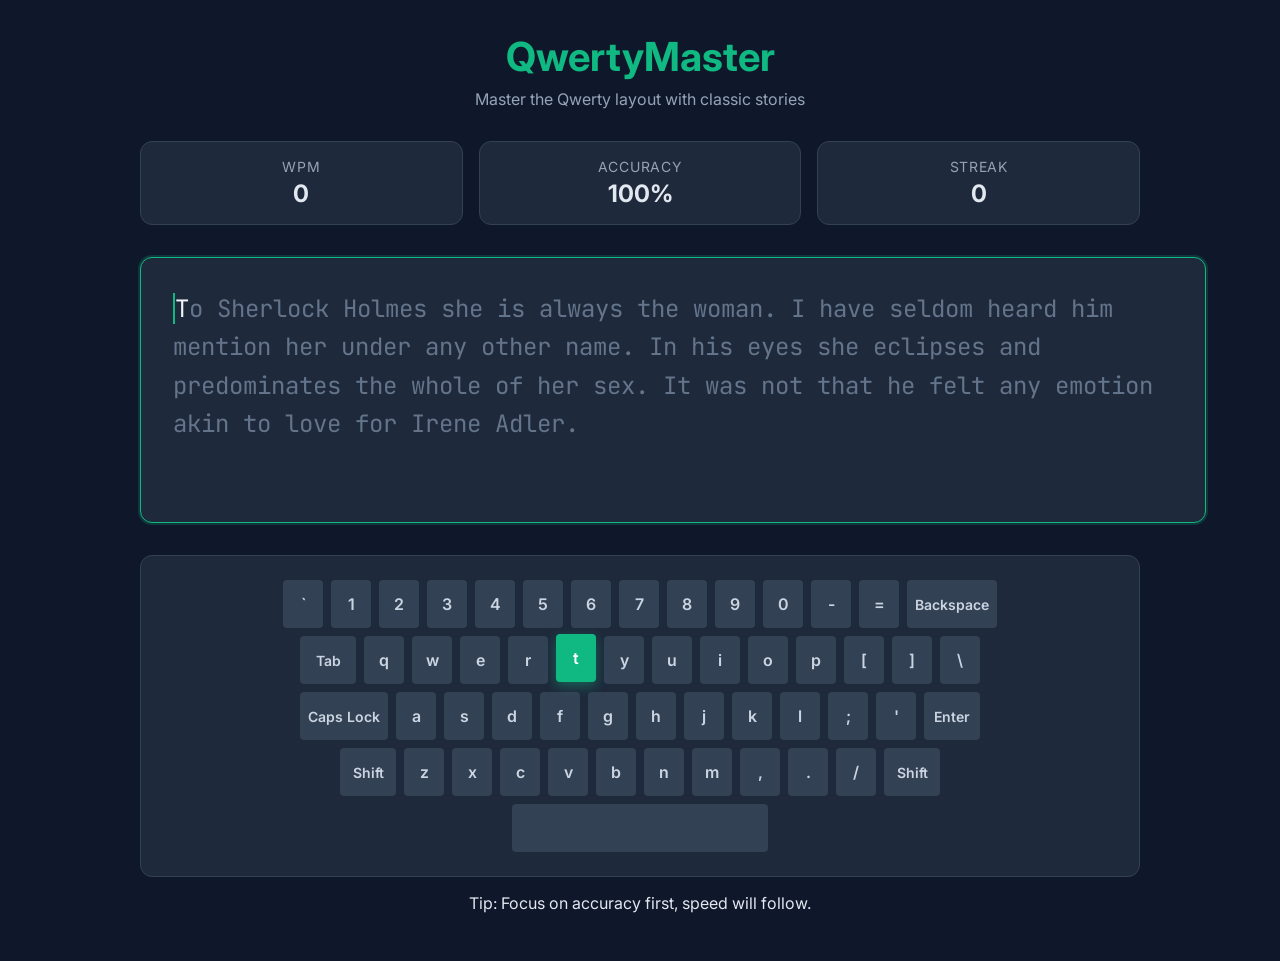
==== index.html @ 103e2180 "Convert DvorakMaster to QwertyMaster and add static web version" ====
<!DOCTYPE html>
<html lang="en">

<head>
    <meta charset="UTF-8">
    <meta name="viewport" content="width=device-width, initial-scale=1.0">
    <title>QwertyMaster</title>
    <link rel="stylesheet" href="static/css/style.css">
    <link rel="preconnect" href="https://fonts.googleapis.com">
    <link rel="preconnect" href="https://fonts.gstatic.com" crossorigin>
    <link
        href="https://fonts.googleapis.com/css2?family=Inter:wght@400;500;700&family=JetBrains+Mono:wght@400;700&display=swap"
        rel="stylesheet">
    <style>
        /* Embedding basic styles to ensure it works standalone if CSS fails to load relatively */
        body {
            background-color: #0f172a;
            color: #e2e8f0;
            font-family: 'Inter', sans-serif;
            margin: 0;
            display: flex;
            justify-content: center;
            align-items: center;
            min-height: 100vh;
        }
    </style>
</head>

<body>
    <div class="app-container">
        <header>
            <h1 style="color: #10b981;">QwertyMaster</h1>
            <p style="color: #94a3b8;">Master the Qwerty layout with classic stories</p>
        </header>

        <main id="game-container">
            <div id="loading" class="hidden">
                <div class="spinner"></div>
            </div>

            <div id="stats-bar">
                <div class="stat-card">
                    <div class="stat-label">WPM</div>
                    <div class="stat-value" id="wpm">0</div>
                </div>
                <div class="stat-card">
                    <div class="stat-label">Accuracy</div>
                    <div class="stat-value" id="accuracy">100%</div>
                </div>
                <div class="stat-card">
                    <div class="stat-label">Streak</div>
                    <div class="stat-value" id="streak">0</div>
                </div>
            </div>

            <div id="typing-area" tabindex="0">
                <div id="text-display"></div>
                <input type="text" id="hidden-input" autocomplete="off" spellcheck="false">
            </div>

            <div id="keyboard-container">
                <!-- Generated by JS -->
            </div>
        </main>

        <div id="modal-overlay" class="hidden">
            <div class="modal">
                <h2>Session Complete!</h2>
                <div class="modal-stats">
                    <div class="modal-stat">
                        <div class="label">Final WPM</div>
                        <div class="value" id="final-wpm">0</div>
                    </div>
                    <div class="modal-stat">
                        <div class="label">Accuracy</div>
                        <div class="value" id="final-accuracy">0%</div>
                    </div>
                </div>
                <button id="restart-btn">Play Again</button>
            </div>
        </div>

        <footer>
            <p>Tip: Focus on accuracy first, speed will follow.</p>
        </footer>
    </div>

    <script src="static/js/qwerty.js"></script>
    <script src="static/js/game.js"></script>
</body>

</html>
---- static/css/style.css ----
:root {
    --bg-color: #0f172a;
    --text-color: #e2e8f0;
    --accent-color: #10b981;
    --error-color: #ef4444;
    --secondary-bg: #1e293b;
    --border-color: #334155;
    --font-sans: 'Inter', sans-serif;
    --font-mono: 'JetBrains Mono', monospace;
}

body {
    margin: 0;
    padding: 0;
    font-family: var(--font-sans);
    background-color: var(--bg-color);
    color: var(--text-color);
    min-height: 100vh;
    display: flex;
    justify-content: center;
}

.app-container {
    width: 100%;
    max-width: 1000px;
    padding: 2rem;
    display: flex;
    flex-direction: column;
    align-items: center;
}

header {
    text-align: center;
    margin-bottom: 2rem;
}

h1 {
    font-size: 2.5rem;
    color: var(--accent-color);
    margin: 0 0 0.5rem 0;
}

header p {
    color: #94a3b8;
    margin: 0;
}

/* Stats */
#stats-bar {
    display: flex;
    gap: 1rem;
    width: 100%;
    margin-bottom: 2rem;
}

.stat-card {
    flex: 1;
    background-color: var(--secondary-bg);
    padding: 1rem;
    border-radius: 0.75rem;
    border: 1px solid var(--border-color);
    text-align: center;
}

.stat-label {
    font-size: 0.875rem;
    color: #94a3b8;
    text-transform: uppercase;
    letter-spacing: 0.05em;
    margin-bottom: 0.25rem;
}

.stat-value {
    font-size: 1.5rem;
    font-weight: 700;
    color: var(--text-color);
}

/* Typing Area */
#typing-area {
    width: 100%;
    background-color: var(--secondary-bg);
    padding: 2rem;
    border-radius: 0.75rem;
    border: 1px solid var(--border-color);
    margin-bottom: 2rem;
    position: relative;
    cursor: text;
    min-height: 200px;
    outline: none;
}

#typing-area:focus-within {
    border-color: var(--accent-color);
    box-shadow: 0 0 0 2px rgba(16, 185, 129, 0.2);
}

#text-display {
    font-family: var(--font-mono);
    font-size: 1.5rem;
    line-height: 1.6;
    white-space: pre-wrap;
    word-break: break-word;
}

#hidden-input {
    position: absolute;
    top: 0;
    left: 0;
    opacity: 0;
    width: 100%;
    height: 100%;
    cursor: default;
}

.char {
    color: #64748b;
    transition: color 0.1s;
}

.char.correct {
    color: var(--accent-color);
}

.char.incorrect {
    color: var(--error-color);
    background-color: rgba(239, 68, 68, 0.1);
}

.char.current {
    color: #f1f5f9;
    border-left: 2px solid var(--accent-color);
    animation: blink 1s infinite;
}

@keyframes blink {

    0%,
    100% {
        border-color: transparent;
    }

    50% {
        border-color: var(--accent-color);
    }
}

/* Keyboard */
#keyboard-container {
    display: flex;
    flex-direction: column;
    gap: 0.5rem;
    background-color: var(--secondary-bg);
    padding: 1.5rem;
    border-radius: 0.75rem;
    border: 1px solid var(--border-color);
    margin-top: auto;
}

.kb-row {
    display: flex;
    justify-content: center;
    gap: 0.5rem;
}

.key {
    min-width: 2.5rem;
    height: 3rem;
    display: flex;
    align-items: center;
    justify-content: center;
    background-color: #334155;
    border-radius: 0.25rem;
    font-weight: 600;
    font-size: 1rem;
    color: #cbd5e1;
    user-select: none;
    transition: all 0.1s;
}

.key.special {
    font-size: 0.875rem;
    padding: 0 0.5rem;
}

.key.space {
    width: 15rem;
}

.key.active {
    background-color: var(--accent-color);
    color: #fff;
    transform: translateY(-2px);
    box-shadow: 0 4px 12px rgba(16, 185, 129, 0.4);
}

/* Modal */
#modal-overlay {
    position: fixed;
    top: 0;
    left: 0;
    width: 100%;
    height: 100%;
    background-color: rgba(0, 0, 0, 0.7);
    backdrop-filter: blur(4px);
    display: flex;
    justify-content: center;
    align-items: center;
    z-index: 100;
}

.modal {
    background-color: var(--secondary-bg);
    padding: 2rem;
    border-radius: 1rem;
    border: 1px solid var(--border-color);
    text-align: center;
    max-width: 400px;
    width: 90%;
}

.modal h2 {
    margin-top: 0;
    color: #fff;
}

.modal-stats {
    display: grid;
    grid-template-columns: 1fr 1fr;
    gap: 1rem;
    margin: 2rem 0;
}

.modal-stat {
    background-color: var(--bg-color);
    padding: 1rem;
    border-radius: 0.5rem;
}

.modal-stat .label {
    font-size: 0.875rem;
    color: #94a3b8;
}

.modal-stat .value {
    font-size: 1.5rem;
    font-weight: 700;
    color: var(--accent-color);
}

button {
    background-color: var(--accent-color);
    color: white;
    border: none;
    padding: 0.75rem 2rem;
    border-radius: 0.5rem;
    font-size: 1rem;
    font-weight: 600;
    cursor: pointer;
    transition: background-color 0.2s;
}

button:hover {
    background-color: #059669;
}

.hidden {
    display: none !important;
}

/* Spinner */
.spinner {
    width: 40px;
    height: 40px;
    border: 4px solid #334155;
    border-top-color: var(--accent-color);
    border-radius: 50%;
    animation: spin 1s linear infinite;
    margin: 2rem auto;
}

@keyframes spin {
    to {
        transform: rotate(360deg);
    }
}
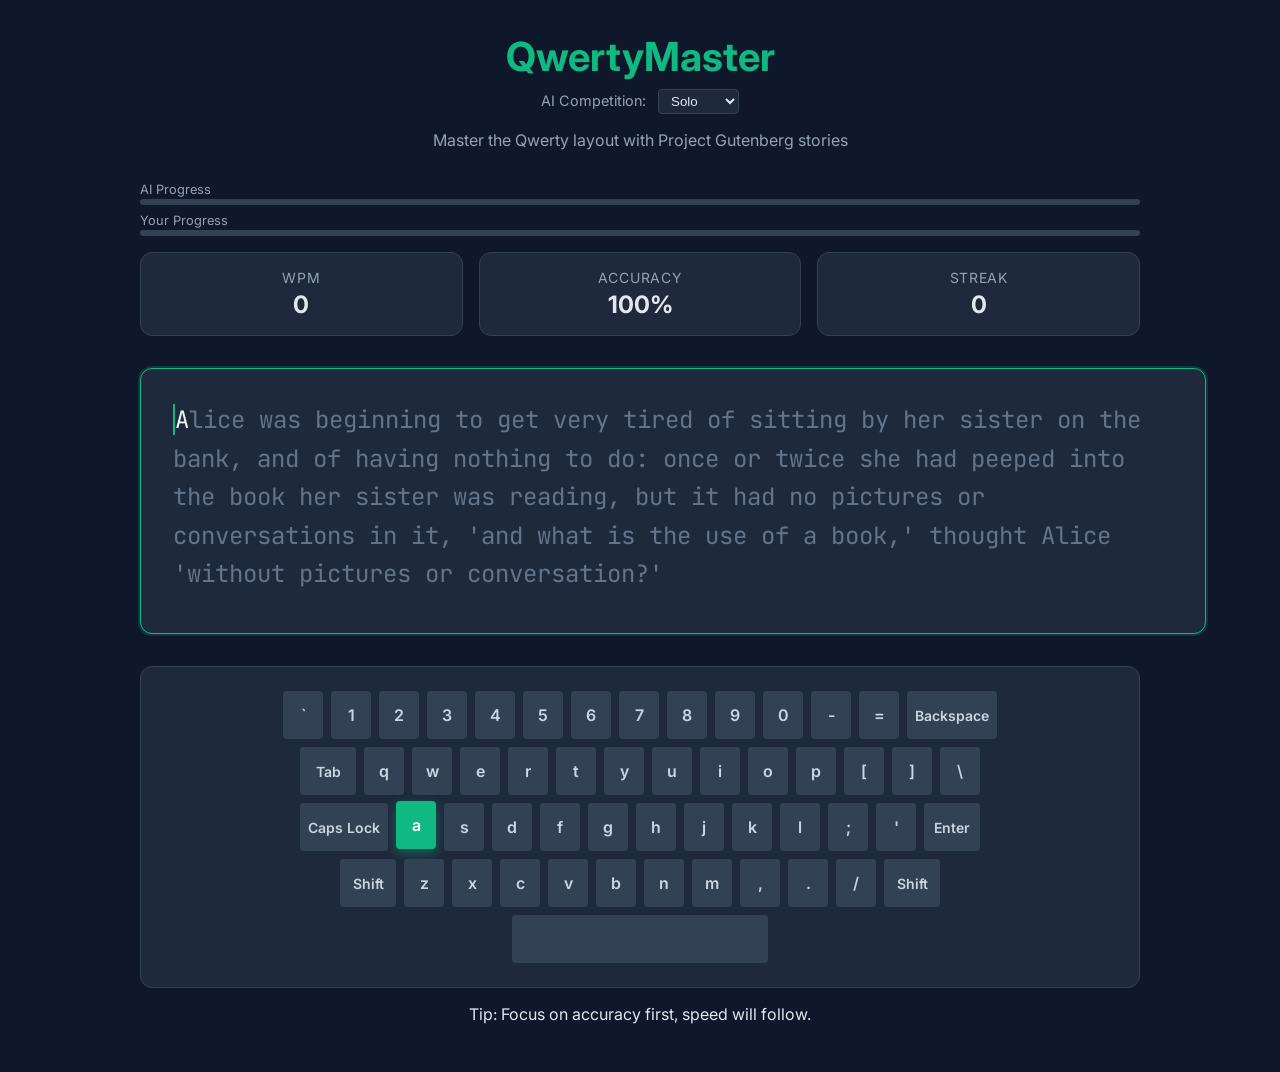
==== commit 74086434: "Fix GitHub Pages paths and add AI competition to web" ====
--- a/index.html
+++ b/index.html
@@ -30,12 +30,45 @@
     <div class="app-container">
         <header>
             <h1 style="color: #10b981;">QwertyMaster</h1>
-            <p style="color: #94a3b8;">Master the Qwerty layout with classic stories</p>
+            <div id="mode-selector" style="margin-bottom: 1rem;">
+                <label style="color: #94a3b8; font-size: 0.9rem; margin-right: 0.5rem;">AI Competition:</label>
+                <select id="ai-mode-select"
+                    style="background: #1e293b; color: #e2e8f0; border: 1px solid #334155; padding: 0.2rem 0.5rem; border-radius: 4px; outline: none;">
+                    <option value="Solo">Solo</option>
+                    <option value="Easy">Easy</option>
+                    <option value="Normal">Normal</option>
+                    <option value="Hard">Hard</option>
+                </select>
+            </div>
+            <p style="color: #94a3b8;">Master the Qwerty layout with Project Gutenberg stories</p>
         </header>
 
         <main id="game-container">
             <div id="loading" class="hidden">
                 <div class="spinner"></div>
+            </div>
+
+            <div id="competition-bars" style="width: 100%; margin-bottom: 1rem;">
+                <div class="progress-container" style="margin-bottom: 0.5rem;">
+                    <div
+                        style="display: flex; justify-content: space-between; font-size: 0.8rem; color: #94a3b8; margin-bottom: 2px;">
+                        <span>AI Progress</span>
+                    </div>
+                    <div style="height: 6px; background: #334155; border-radius: 3px; overflow: hidden;">
+                        <div id="ai-progress-bar"
+                            style="width: 0%; height: 100%; background: #ef4444; transition: width 0.1s;"></div>
+                    </div>
+                </div>
+                <div class="progress-container">
+                    <div
+                        style="display: flex; justify-content: space-between; font-size: 0.8rem; color: #94a3b8; margin-bottom: 2px;">
+                        <span>Your Progress</span>
+                    </div>
+                    <div style="height: 6px; background: #334155; border-radius: 3px; overflow: hidden;">
+                        <div id="player-progress-bar"
+                            style="width: 0%; height: 100%; background: #10b981; transition: width 0.1s;"></div>
+                    </div>
+                </div>
             </div>
 
             <div id="stats-bar">
@@ -89,4 +122,4 @@
     <script src="static/js/game.js"></script>
 </body>
 
-</html>
+</html>
